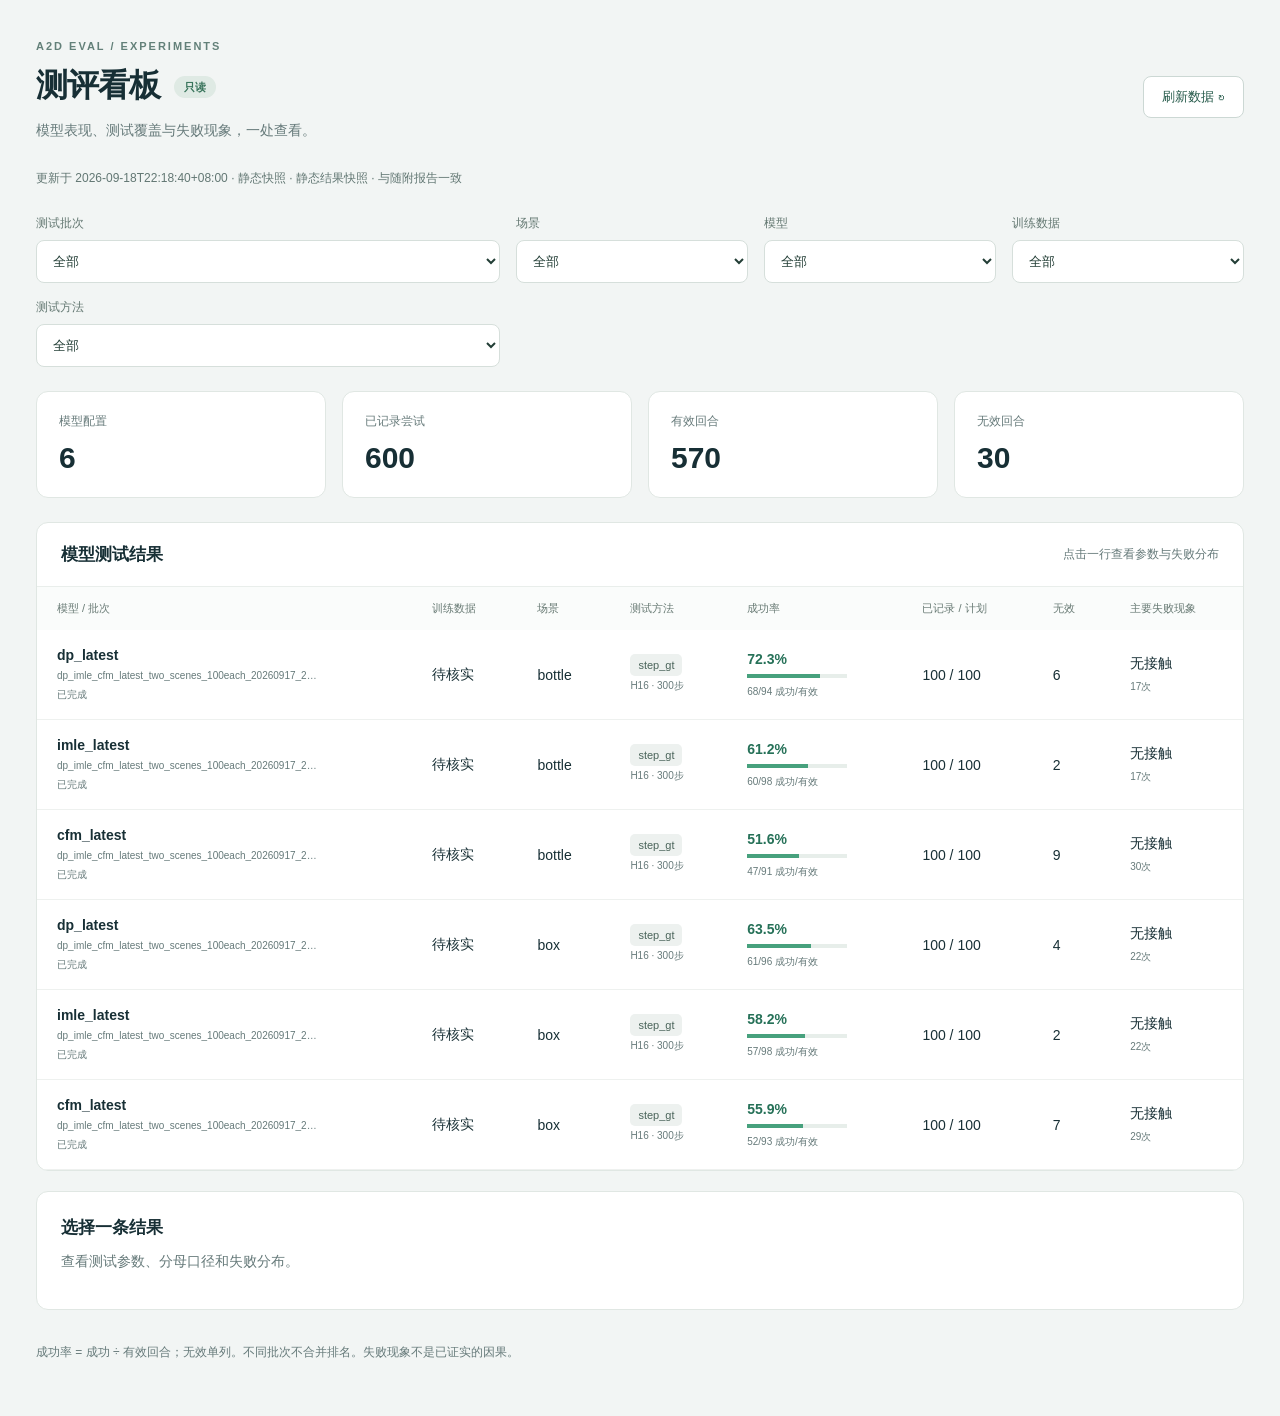
==== reports/dp_imle_cfm_600/index.html @ 4fa4a500 "Add evaluation dashboard and terminal static report export" ====
<!doctype html><html lang="zh-CN"><head><meta charset="UTF-8"><meta name="viewport" content="width=device-width,initial-scale=1"><title>A2D · 测评看板</title><link rel="stylesheet" href="./style.css"></head><body><main><header><div><div class="eyebrow">A2D EVAL / EXPERIMENTS</div><h1>测评看板<span>只读</span></h1><p>模型表现、测试覆盖与失败现象，一处查看。</p></div><button id="refresh">刷新数据 ↻</button></header><div id="notice" role="status">正在读取测试记录…</div><section class="filters"><label>测试批次<select id="batch"></select></label><label>场景<select id="scene"></select></label><label>模型<select id="model"></select></label><label>训练数据<select id="training_data"></select></label><label>测试方法<select id="method"></select></label></section><section id="stats" class="stats"></section><section class="panel"><div class="section-title"><h2>模型测试结果</h2><small>点击一行查看参数与失败分布</small></div><div class="scroll"><table><thead><tr><th>模型 / 批次</th><th>训练数据</th><th>场景</th><th>测试方法</th><th>成功率</th><th>已记录 / 计划</th><th>无效</th><th>主要失败现象</th></tr></thead><tbody id="rows"></tbody></table></div></section><section id="detail" class="panel detail"><h2>选择一条结果</h2><p>查看测试参数、分母口径和失败分布。</p></section><footer>成功率 = 成功 ÷ 有效回合；无效单列。不同批次不合并排名。失败现象不是已证实的因果。</footer></main><script>window.STATIC_REPORT=true;</script><script src="./app.js"></script></body></html>
---- reports/dp_imle_cfm_600/style.css ----
:root{font-family:Inter,-apple-system,BlinkMacSystemFont,"Segoe UI","Microsoft YaHei",sans-serif;color:#172f35;background:#f2f5f4;font-size:14px}*{box-sizing:border-box}body{margin:0}main{max-width:1500px;margin:auto;padding:40px 36px}header{display:flex;align-items:center;justify-content:space-between;gap:20px}.eyebrow{font-size:11px;letter-spacing:2px;color:#638079;font-weight:700}h1{font-size:32px;letter-spacing:-1px;margin:12px 0}h1 span{font-size:11px;letter-spacing:0;background:#dfeae4;color:#38745b;border-radius:20px;padding:5px 10px;vertical-align:middle;margin-left:14px}p,small,footer{color:#667a7a}button{border:1px solid #ccd8d4;background:white;color:#245949;padding:11px 18px;border-radius:8px;cursor:pointer}button:hover{background:#e7efea}#notice{font-size:12px;color:#627773;padding:16px 0}.filters{display:grid;grid-template-columns:2fr 1fr 1fr 1fr;gap:16px;margin:12px 0 24px}label{font-size:12px;color:#647872}select{display:block;width:100%;padding:12px;border:1px solid #d6dfdb;border-radius:8px;margin-top:8px;background:white;color:#233e36}.stats{display:grid;grid-template-columns:repeat(4,1fr);gap:16px;margin-bottom:24px}.stat,.panel{background:white;border:1px solid #e0e7e3;border-radius:12px}.stat{padding:22px}.stat small{display:block}.stat strong{display:block;font-size:30px;margin-top:12px;font-weight:600}.panel{margin-bottom:20px;overflow:hidden}.section-title{display:flex;justify-content:space-between;align-items:center;padding:20px 24px;border-bottom:1px solid #e9eeeb}h2{font-size:17px;margin:0}.scroll{overflow:auto}table{border-collapse:collapse;width:100%;text-align:left;white-space:nowrap}th{font-size:11px;color:#697b75;background:#fafcfb;font-weight:500;padding:14px 20px}td{padding:17px 20px;border-bottom:1px solid #eef1ef}tbody tr{cursor:pointer}tbody tr:hover,tbody tr.active{background:#f0f7f3}td small{display:block;margin-top:7px;max-width:260px;overflow:hidden;text-overflow:ellipsis;font-size:10px}.pill{font-size:11px;background:#edf1ef;padding:5px 8px;border-radius:5px;color:#4a645a}.rate{font-weight:700;color:#267158}.bar{width:100px;height:4px;background:#e7eeea;margin:7px 0}.bar i{display:block;height:100%;background:#47a17d}.detail{padding:24px}.details-grid{display:grid;grid-template-columns:1fr 1fr;gap:32px;margin-top:20px}.meta{line-height:2.1;overflow-wrap:anywhere}.failure{margin-bottom:15px}.failure b{float:right}.failure .bar{width:100%;height:7px}.failure .bar i{background:#c79457}footer{font-size:12px;padding:12px 0;line-height:1.8}.empty{padding:35px;color:#6f8079}code{font-size:11px;word-break:break-all}a{color:#267158}.warn{color:#a06e22}tr:focus{outline:2px solid #47a17d}@media(max-width:800px){main{padding:24px 14px}.filters,.stats{grid-template-columns:1fr 1fr}.details-grid{grid-template-columns:1fr}.section-title{align-items:start;gap:12px}h1{font-size:26px}}
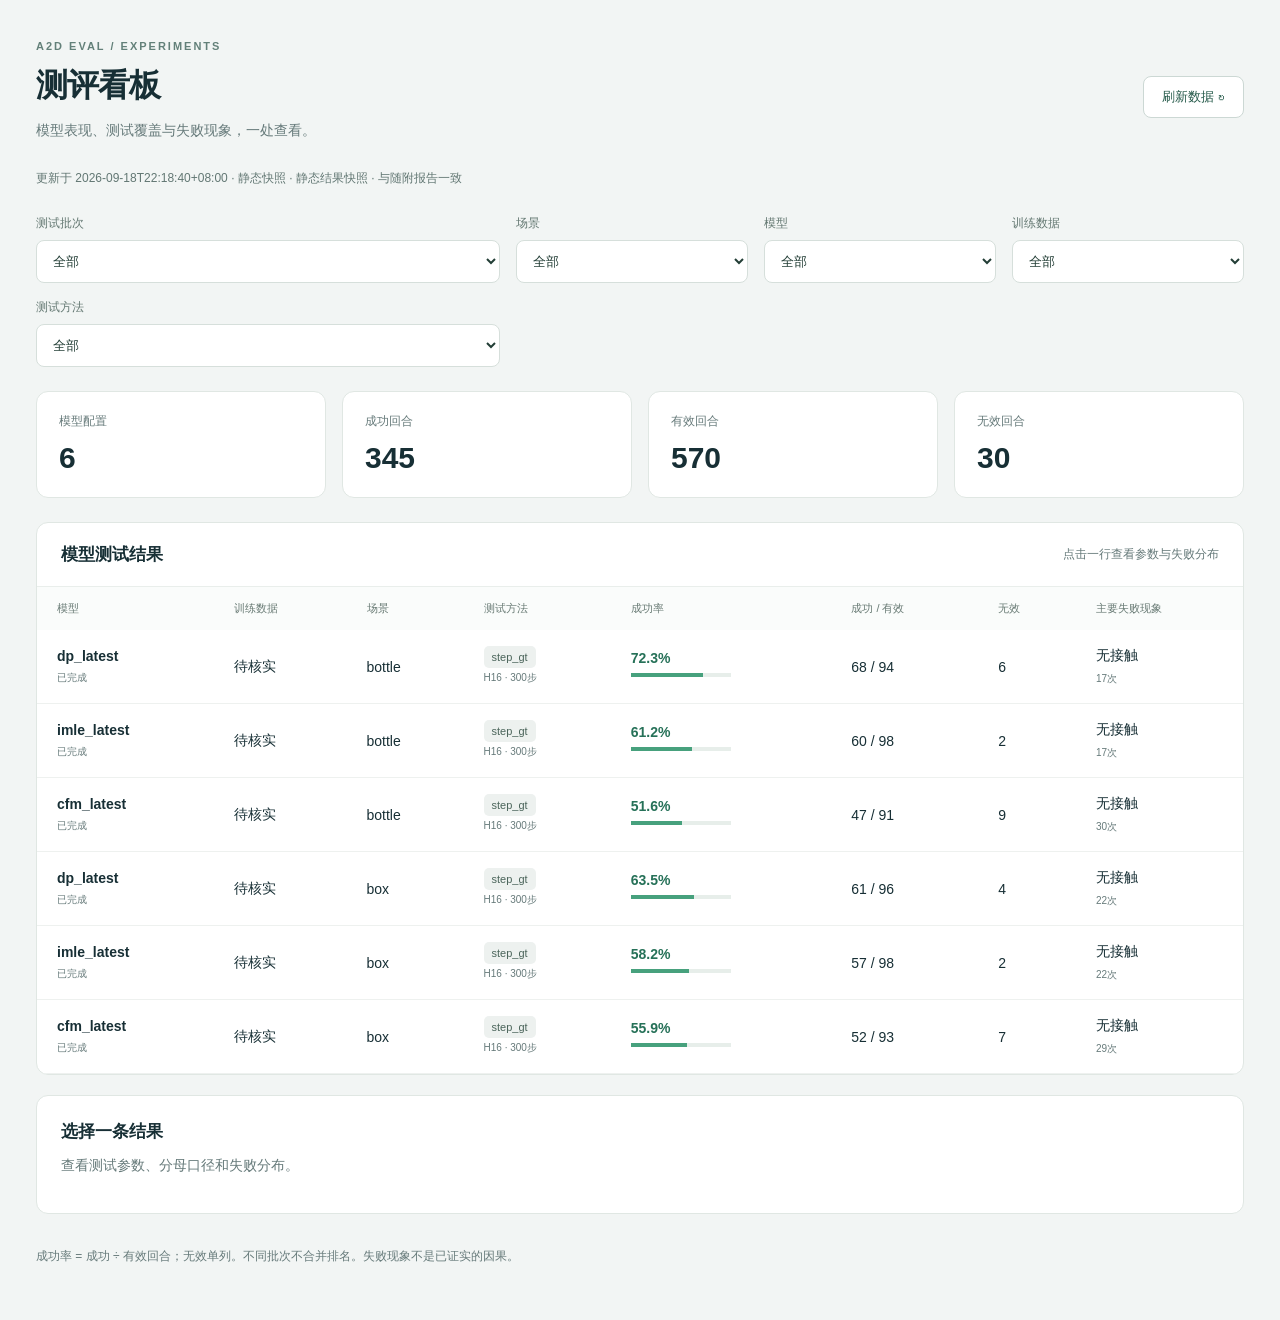
==== commit f69bd300: "Simplify dashboard to emphasize successful and valid trials" ====
--- a/reports/dp_imle_cfm_600/index.html
+++ b/reports/dp_imle_cfm_600/index.html
@@ -1 +1 @@
-<!doctype html><html lang="zh-CN"><head><meta charset="UTF-8"><meta name="viewport" content="width=device-width,initial-scale=1"><title>A2D · 测评看板</title><link rel="stylesheet" href="./style.css"></head><body><main><header><div><div class="eyebrow">A2D EVAL / EXPERIMENTS</div><h1>测评看板<span>只读</span></h1><p>模型表现、测试覆盖与失败现象，一处查看。</p></div><button id="refresh">刷新数据 ↻</button></header><div id="notice" role="status">正在读取测试记录…</div><section class="filters"><label>测试批次<select id="batch"></select></label><label>场景<select id="scene"></select></label><label>模型<select id="model"></select></label><label>训练数据<select id="training_data"></select></label><label>测试方法<select id="method"></select></label></section><section id="stats" class="stats"></section><section class="panel"><div class="section-title"><h2>模型测试结果</h2><small>点击一行查看参数与失败分布</small></div><div class="scroll"><table><thead><tr><th>模型 / 批次</th><th>训练数据</th><th>场景</th><th>测试方法</th><th>成功率</th><th>已记录 / 计划</th><th>无效</th><th>主要失败现象</th></tr></thead><tbody id="rows"></tbody></table></div></section><section id="detail" class="panel detail"><h2>选择一条结果</h2><p>查看测试参数、分母口径和失败分布。</p></section><footer>成功率 = 成功 ÷ 有效回合；无效单列。不同批次不合并排名。失败现象不是已证实的因果。</footer></main><script>window.STATIC_REPORT=true;</script><script src="./app.js"></script></body></html>
+<!doctype html><html lang="zh-CN"><head><meta charset="UTF-8"><meta name="viewport" content="width=device-width,initial-scale=1"><title>A2D · 测评看板</title><link rel="stylesheet" href="./style.css"></head><body><main><header><div><div class="eyebrow">A2D EVAL / EXPERIMENTS</div><h1>测评看板</h1><p>模型表现、测试覆盖与失败现象，一处查看。</p></div><button id="refresh">刷新数据 ↻</button></header><div id="notice" role="status">正在读取测试记录…</div><section class="filters"><label>测试批次<select id="batch"></select></label><label>场景<select id="scene"></select></label><label>模型<select id="model"></select></label><label>训练数据<select id="training_data"></select></label><label>测试方法<select id="method"></select></label></section><section id="stats" class="stats"></section><section class="panel"><div class="section-title"><h2>模型测试结果</h2><small>点击一行查看参数与失败分布</small></div><div class="scroll"><table><thead><tr><th>模型</th><th>训练数据</th><th>场景</th><th>测试方法</th><th>成功率</th><th>成功 / 有效</th><th>无效</th><th>主要失败现象</th></tr></thead><tbody id="rows"></tbody></table></div></section><section id="detail" class="panel detail"><h2>选择一条结果</h2><p>查看测试参数、分母口径和失败分布。</p></section><footer>成功率 = 成功 ÷ 有效回合；无效单列。不同批次不合并排名。失败现象不是已证实的因果。</footer></main><script>window.STATIC_REPORT=true;</script><script src="./app.js"></script></body></html>
